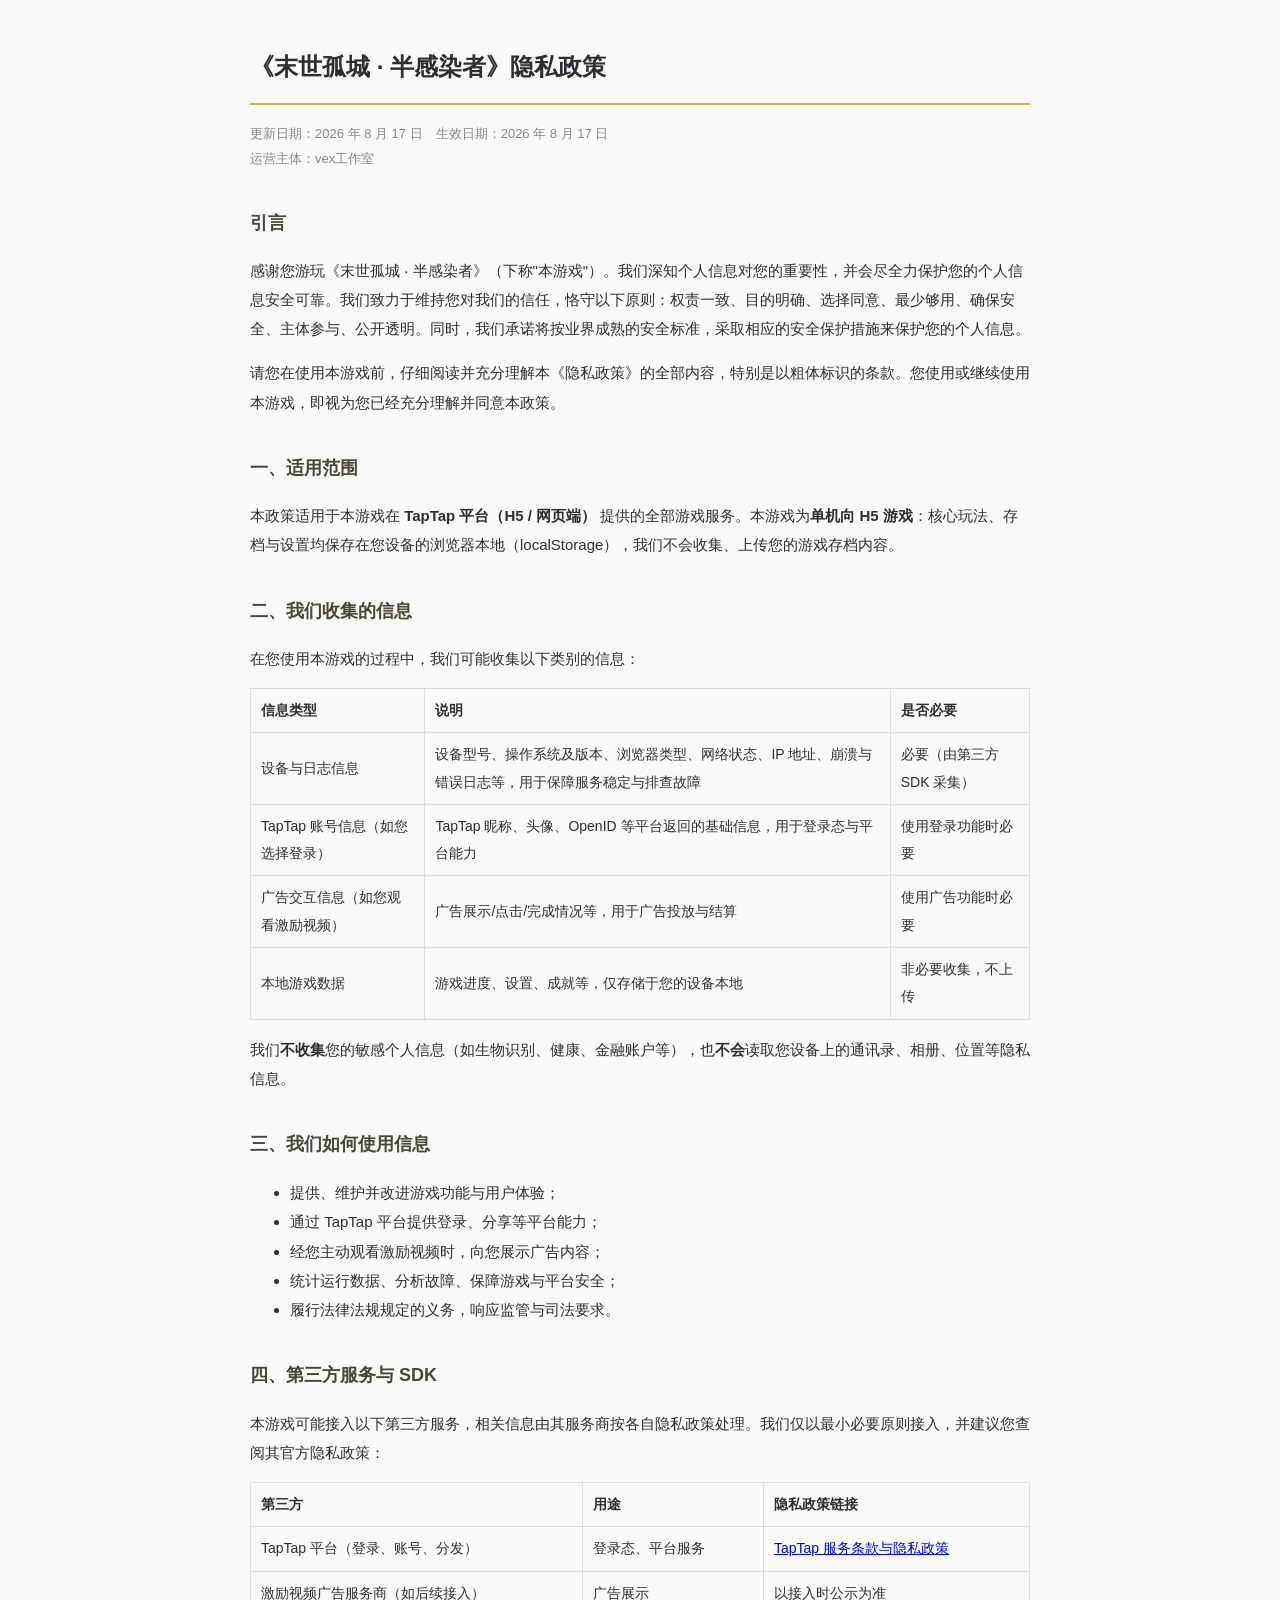
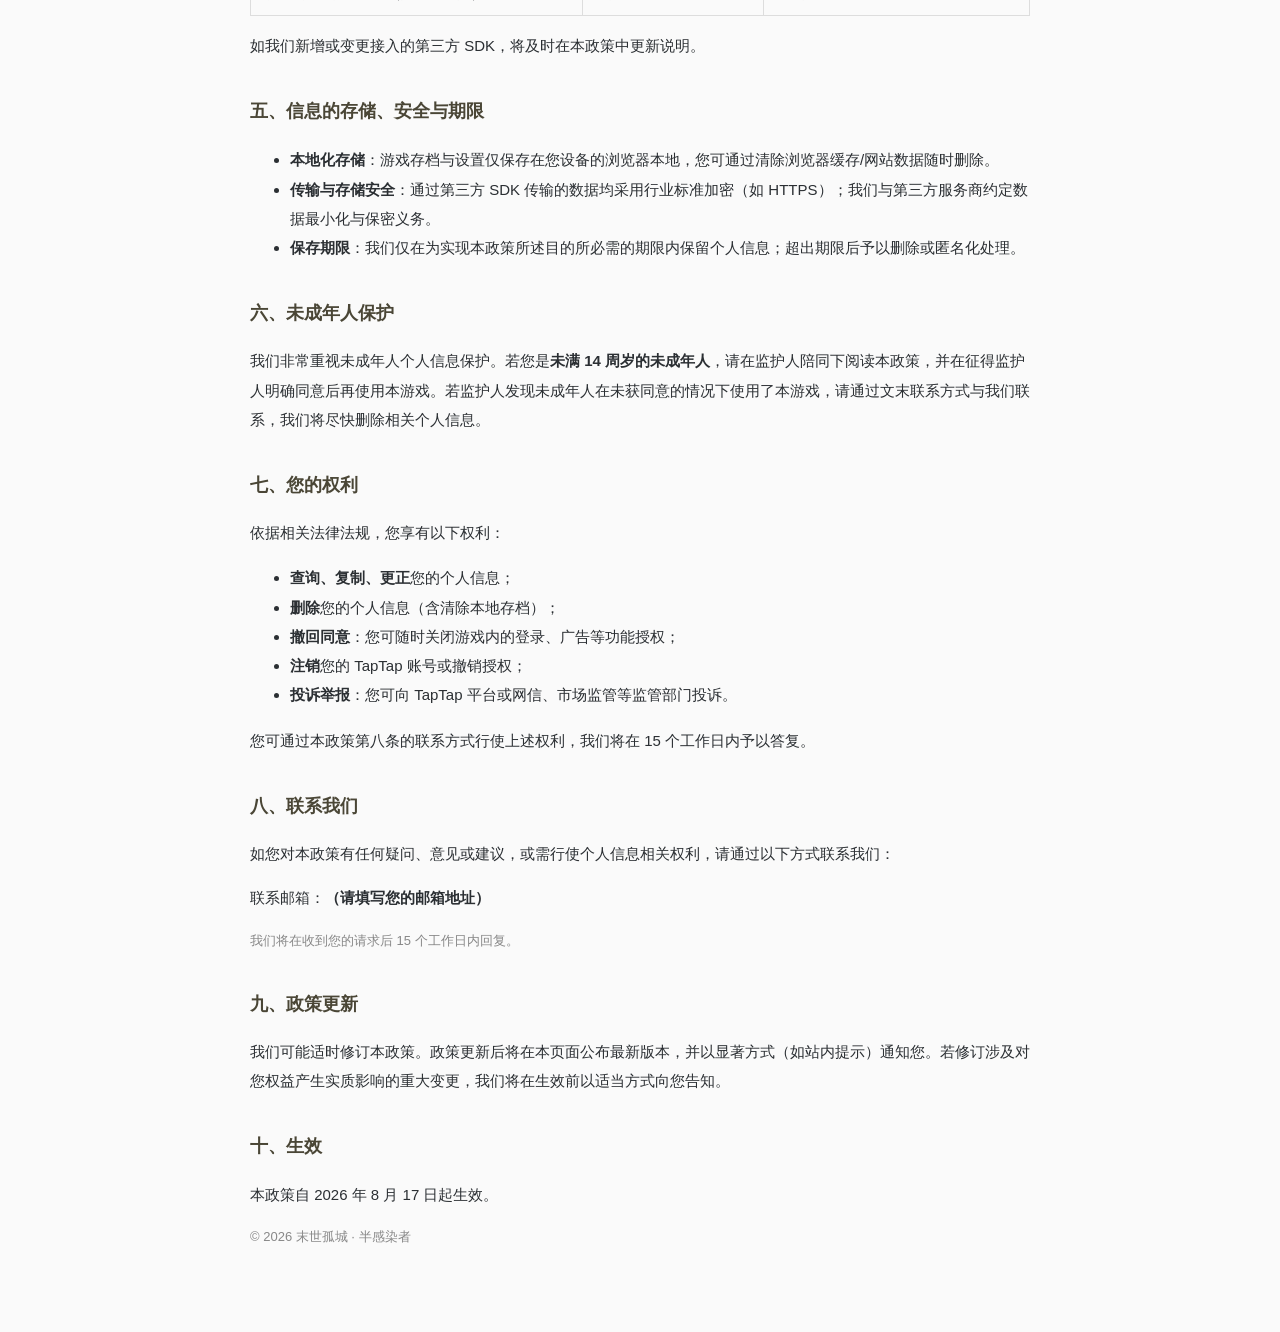
==== moshi.html @ f9e27cf2 "Update and rename 隐私政策.html to moshi.html" ====
<!DOCTYPE html>
<html lang="zh-CN">
<head>
<meta charset="UTF-8">
<meta name="viewport" content="width=device-width, initial-scale=1.0">
<title>《末世孤城 · 半感染者》隐私政策</title>
<style>
  body { font-family: "PingFang SC","Microsoft YaHei","Noto Sans SC",sans-serif; max-width: 780px; margin: 0 auto; padding: 28px 20px 70px; color: #2b2f33; line-height: 1.95; background: #fafafa; }
  h1 { font-size: 24px; border-bottom: 2px solid #d9b44a; padding-bottom: 12px; }
  h2 { font-size: 18px; margin-top: 34px; color: #4a4636; }
  p, li { font-size: 15px; }
  .muted { color: #888; font-size: 13px; }
  table { border-collapse: collapse; width: 100%; font-size: 14px; }
  th, td { border: 1px solid #ddd; padding: 8px 10px; text-align: left; }
</style>
</head>
<body>
<h1>《末世孤城 · 半感染者》隐私政策</h1>
<p class="muted">更新日期：2026 年 8 月 17 日　生效日期：2026 年 8 月 17 日<br>运营主体：vex工作室</p>

<h2>引言</h2>
<p>感谢您游玩《末世孤城 · 半感染者》（下称"本游戏"）。我们深知个人信息对您的重要性，并会尽全力保护您的个人信息安全可靠。我们致力于维持您对我们的信任，恪守以下原则：权责一致、目的明确、选择同意、最少够用、确保安全、主体参与、公开透明。同时，我们承诺将按业界成熟的安全标准，采取相应的安全保护措施来保护您的个人信息。</p>
<p>请您在使用本游戏前，仔细阅读并充分理解本《隐私政策》的全部内容，特别是以粗体标识的条款。您使用或继续使用本游戏，即视为您已经充分理解并同意本政策。</p>

<h2>一、适用范围</h2>
<p>本政策适用于本游戏在 <b>TapTap 平台（H5 / 网页端）</b> 提供的全部游戏服务。本游戏为<b>单机向 H5 游戏</b>：核心玩法、存档与设置均保存在您设备的浏览器本地（localStorage），我们不会收集、上传您的游戏存档内容。</p>

<h2>二、我们收集的信息</h2>
<p>在您使用本游戏的过程中，我们可能收集以下类别的信息：</p>
<table>
  <tr><th>信息类型</th><th>说明</th><th>是否必要</th></tr>
  <tr><td>设备与日志信息</td><td>设备型号、操作系统及版本、浏览器类型、网络状态、IP 地址、崩溃与错误日志等，用于保障服务稳定与排查故障</td><td>必要（由第三方 SDK 采集）</td></tr>
  <tr><td>TapTap 账号信息（如您选择登录）</td><td>TapTap 昵称、头像、OpenID 等平台返回的基础信息，用于登录态与平台能力</td><td>使用登录功能时必要</td></tr>
  <tr><td>广告交互信息（如您观看激励视频）</td><td>广告展示/点击/完成情况等，用于广告投放与结算</td><td>使用广告功能时必要</td></tr>
  <tr><td>本地游戏数据</td><td>游戏进度、设置、成就等，仅存储于您的设备本地</td><td>非必要收集，不上传</td></tr>
</table>
<p>我们<b>不收集</b>您的敏感个人信息（如生物识别、健康、金融账户等），也<b>不会</b>读取您设备上的通讯录、相册、位置等隐私信息。</p>

<h2>三、我们如何使用信息</h2>
<ul>
  <li>提供、维护并改进游戏功能与用户体验；</li>
  <li>通过 TapTap 平台提供登录、分享等平台能力；</li>
  <li>经您主动观看激励视频时，向您展示广告内容；</li>
  <li>统计运行数据、分析故障、保障游戏与平台安全；</li>
  <li>履行法律法规规定的义务，响应监管与司法要求。</li>
</ul>

<h2>四、第三方服务与 SDK</h2>
<p>本游戏可能接入以下第三方服务，相关信息由其服务商按各自隐私政策处理。我们仅以最小必要原则接入，并建议您查阅其官方隐私政策：</p>
<table>
  <tr><th>第三方</th><th>用途</th><th>隐私政策链接</th></tr>
  <tr><td>TapTap 平台（登录、账号、分发）</td><td>登录态、平台服务</td><td><a href="https://www.taptap.cn/terms" target="_blank" rel="noopener">TapTap 服务条款与隐私政策</a></td></tr>
  <tr><td>激励视频广告服务商（如后续接入）</td><td>广告展示</td><td>以接入时公示为准</td></tr>
</table>
<p>如我们新增或变更接入的第三方 SDK，将及时在本政策中更新说明。</p>

<h2>五、信息的存储、安全与期限</h2>
<ul>
  <li><b>本地化存储</b>：游戏存档与设置仅保存在您设备的浏览器本地，您可通过清除浏览器缓存/网站数据随时删除。</li>
  <li><b>传输与存储安全</b>：通过第三方 SDK 传输的数据均采用行业标准加密（如 HTTPS）；我们与第三方服务商约定数据最小化与保密义务。</li>
  <li><b>保存期限</b>：我们仅在为实现本政策所述目的所必需的期限内保留个人信息；超出期限后予以删除或匿名化处理。</li>
</ul>

<h2>六、未成年人保护</h2>
<p>我们非常重视未成年人个人信息保护。若您是<b>未满 14 周岁的未成年人</b>，请在监护人陪同下阅读本政策，并在征得监护人明确同意后再使用本游戏。若监护人发现未成年人在未获同意的情况下使用了本游戏，请通过文末联系方式与我们联系，我们将尽快删除相关个人信息。</p>

<h2>七、您的权利</h2>
<p>依据相关法律法规，您享有以下权利：</p>
<ul>
  <li><b>查询、复制、更正</b>您的个人信息；</li>
  <li><b>删除</b>您的个人信息（含清除本地存档）；</li>
  <li><b>撤回同意</b>：您可随时关闭游戏内的登录、广告等功能授权；</li>
  <li><b>注销</b>您的 TapTap 账号或撤销授权；</li>
  <li><b>投诉举报</b>：您可向 TapTap 平台或网信、市场监管等监管部门投诉。</li>
</ul>
<p>您可通过本政策第八条的联系方式行使上述权利，我们将在 15 个工作日内予以答复。</p>

<h2>八、联系我们</h2>
<p>如您对本政策有任何疑问、意见或建议，或需行使个人信息相关权利，请通过以下方式联系我们：</p>
<p>联系邮箱：<b>（请填写您的邮箱地址）</b></p>
<p class="muted">我们将在收到您的请求后 15 个工作日内回复。</p>

<h2>九、政策更新</h2>
<p>我们可能适时修订本政策。政策更新后将在本页面公布最新版本，并以显著方式（如站内提示）通知您。若修订涉及对您权益产生实质影响的重大变更，我们将在生效前以适当方式向您告知。</p>

<h2>十、生效</h2>
<p>本政策自 2026 年 8 月 17 日起生效。</p>

<p class="muted">© 2026 末世孤城 · 半感染者</p>
</body>
</html>
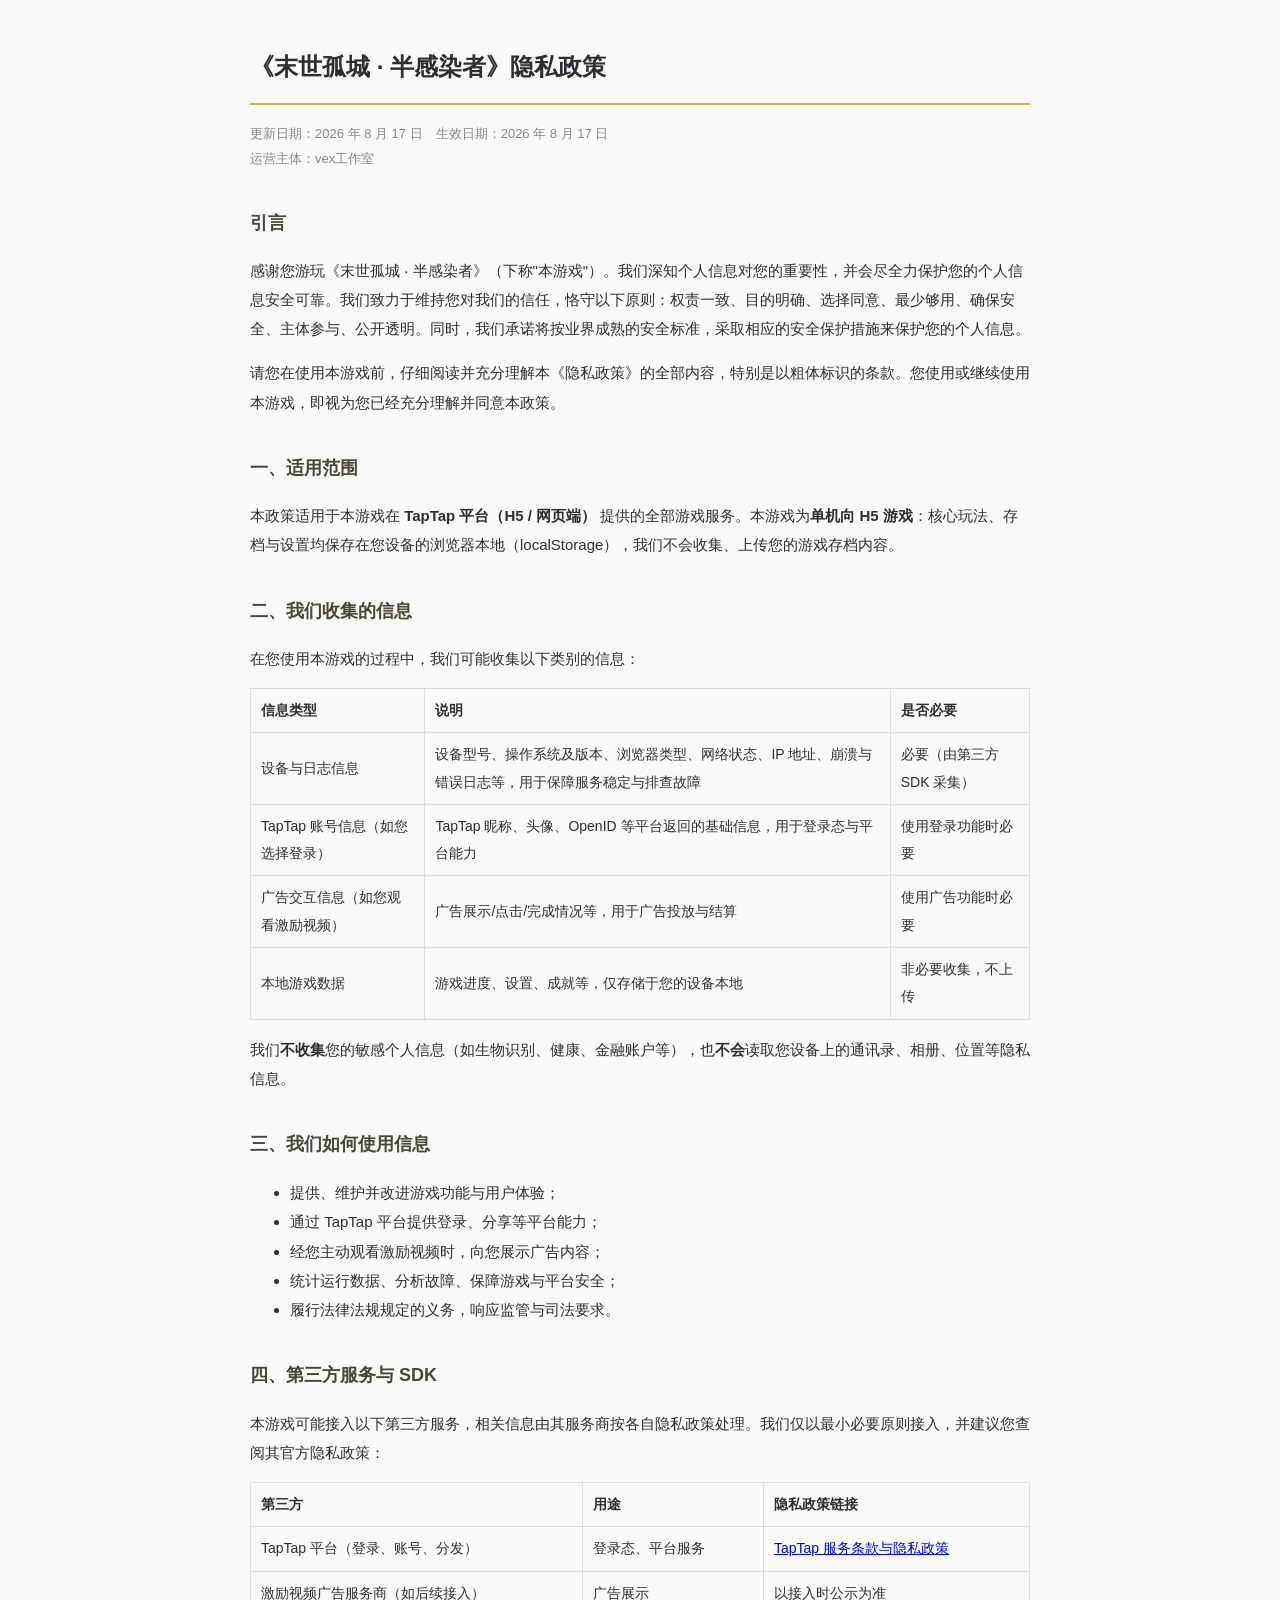
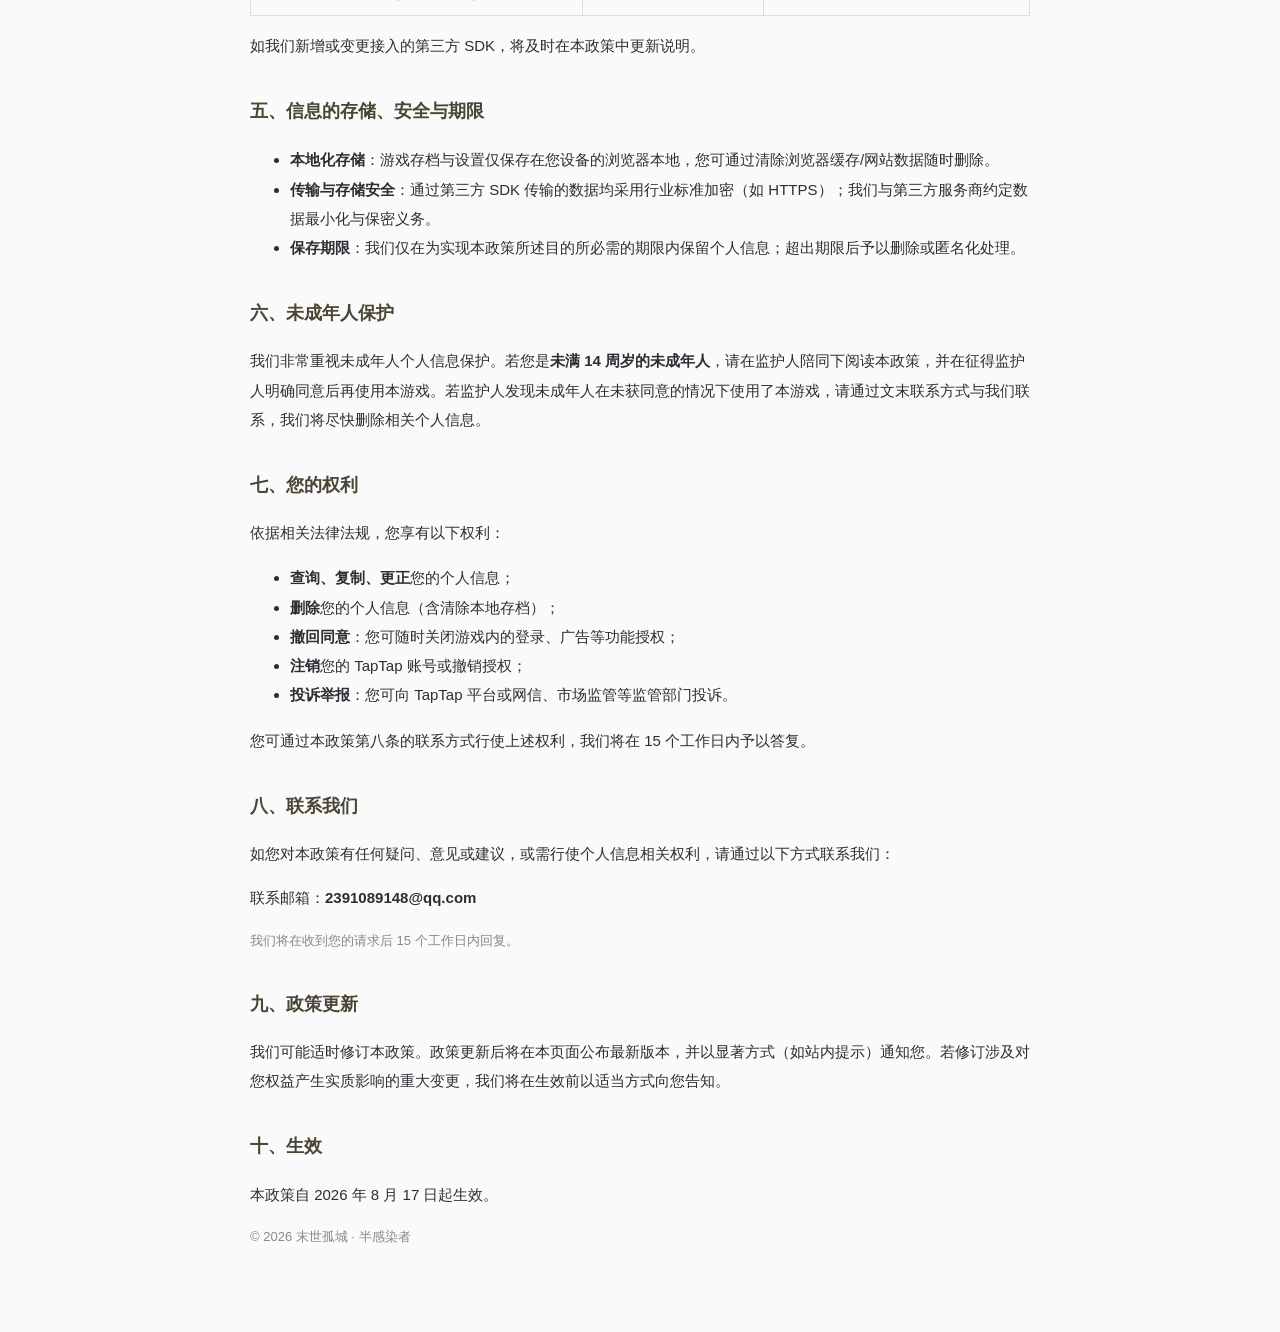
==== commit d0b26166: "Update moshi.html" ====
--- a/moshi.html
+++ b/moshi.html
@@ -77,7 +77,7 @@
 
 <h2>八、联系我们</h2>
 <p>如您对本政策有任何疑问、意见或建议，或需行使个人信息相关权利，请通过以下方式联系我们：</p>
-<p>联系邮箱：<b>（请填写您的邮箱地址）</b></p>
+<p>联系邮箱：<b>2391089148@qq.com</b></p>
 <p class="muted">我们将在收到您的请求后 15 个工作日内回复。</p>
 
 <h2>九、政策更新</h2>
